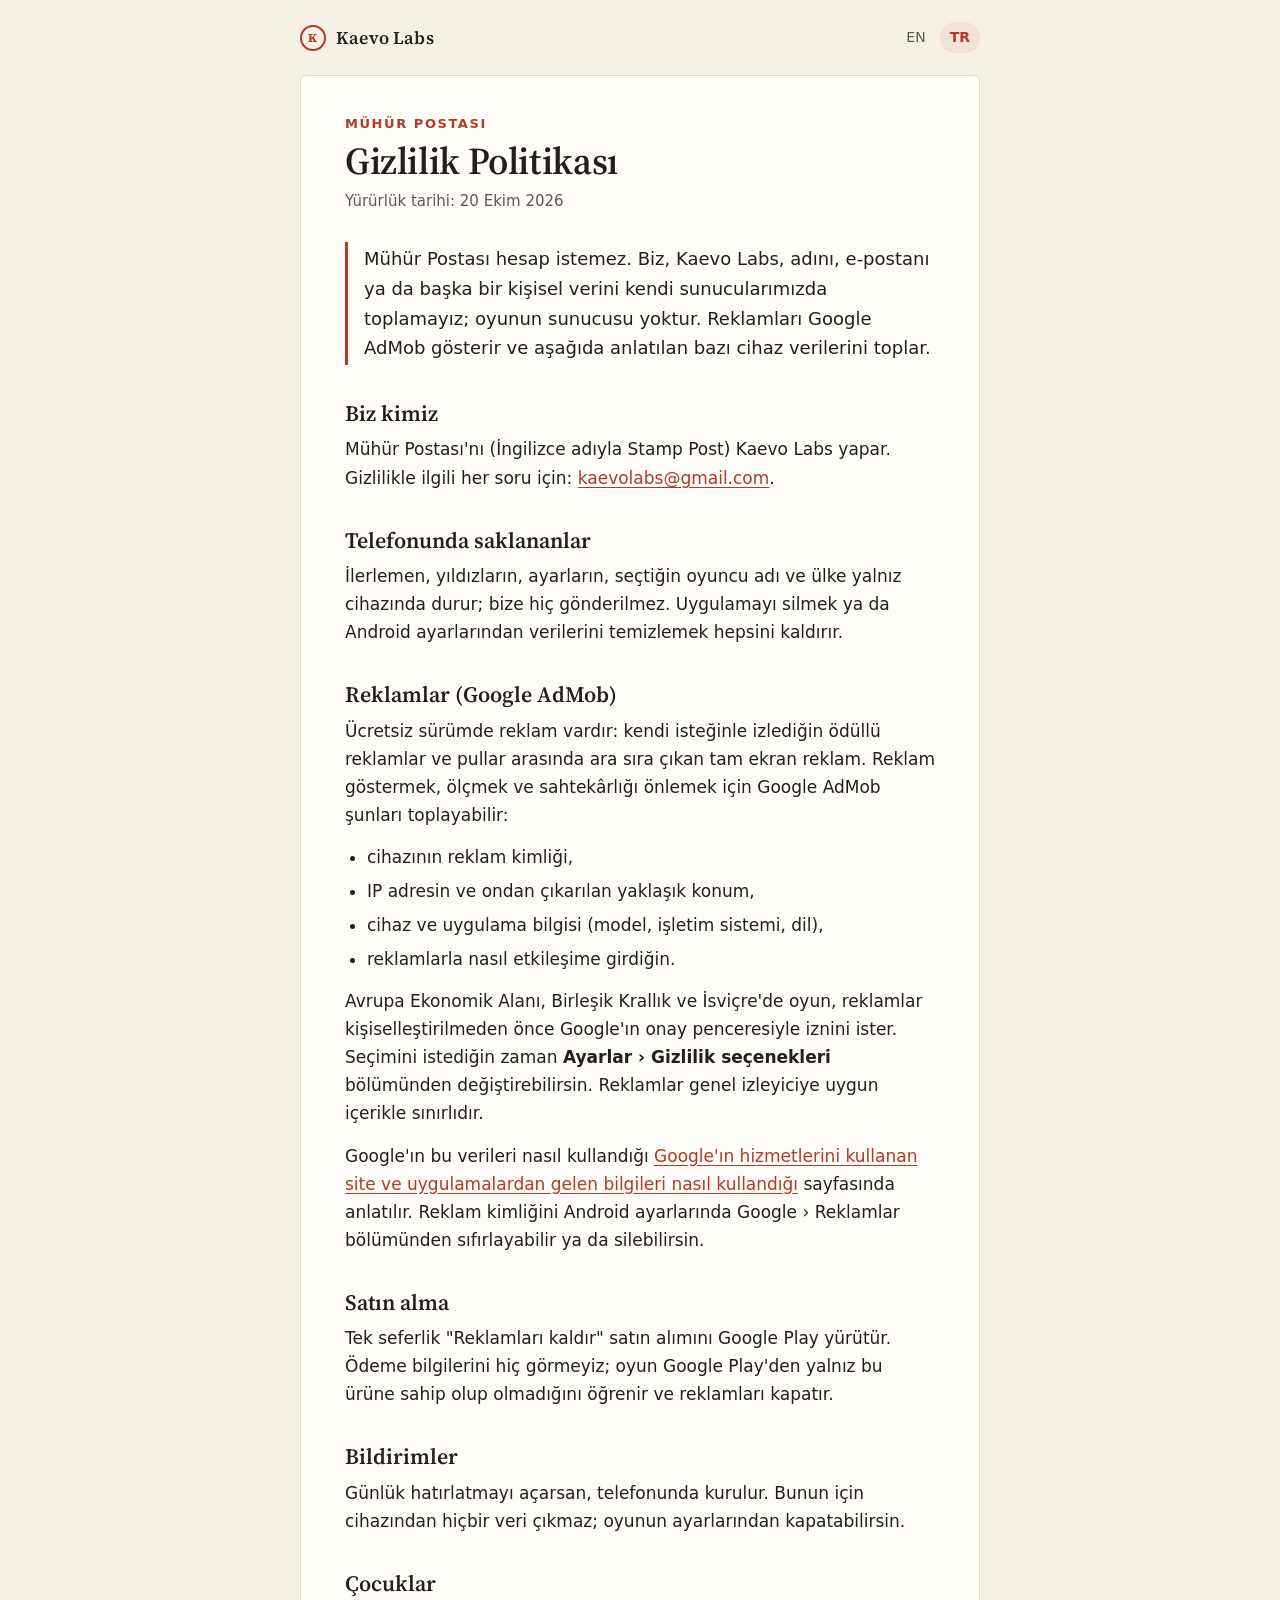
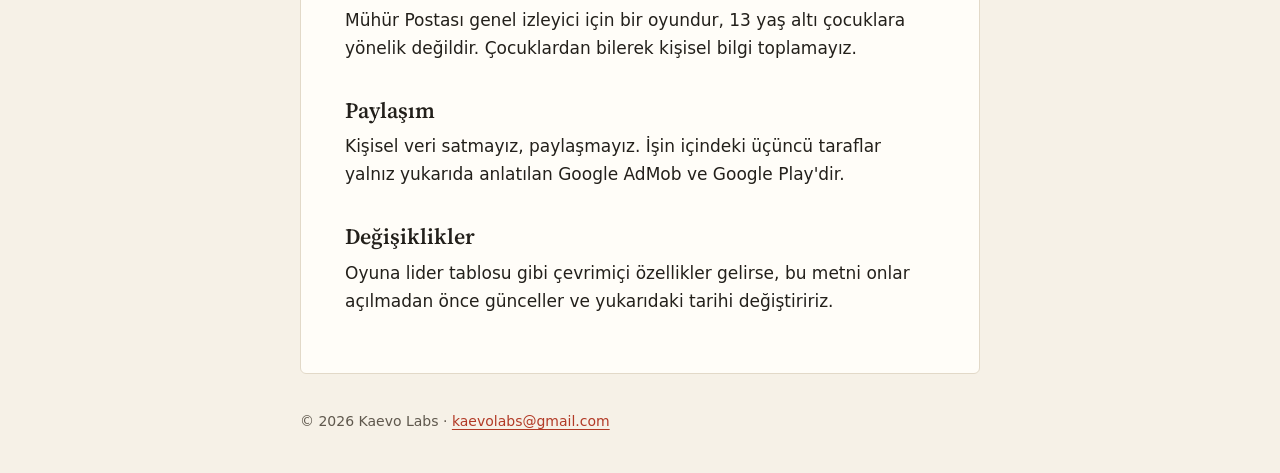
==== stamp-post/privacy/tr/index.html @ aa977a87 "feat: Kaevo Labs site, Stamp Post privacy policy (EN/TR), app-ads.txt" ====
<!doctype html>
<html lang="tr">
<head>
  <meta charset="utf-8">
  <meta name="viewport" content="width=device-width, initial-scale=1">
  <title>Mühür Postası Gizlilik Politikası · Kaevo Labs</title>
  <meta name="description" content="Kaevo Labs'ın mühür bulmaca oyunu Mühür Postası'nın gizlilik politikası.">
  <link rel="alternate" hreflang="en" href="https://barkudza.github.io/stamp-post/privacy/">
  <link rel="alternate" hreflang="tr" href="https://barkudza.github.io/stamp-post/privacy/tr/">
  <link rel="preconnect" href="https://fonts.googleapis.com">
  <link rel="preconnect" href="https://fonts.gstatic.com" crossorigin>
  <link rel="stylesheet" href="https://fonts.googleapis.com/css2?family=Source+Serif+4:opsz,wght@8..60,600;8..60,700&display=swap">
  <link rel="stylesheet" href="../../../assets/site.css">
</head>
<body>
  <div class="wrap">
    <header class="top">
      <a class="brand" href="../../../"><span class="brand-mark">K</span>Kaevo Labs</a>
      <nav class="lang" aria-label="Dil"><a href="../" hreflang="en" lang="en">EN</a><span>TR</span></nav>
    </header>

    <main class="sheet">
      <p class="eyebrow">Mühür Postası</p>
      <h1>Gizlilik Politikası</h1>
      <p class="meta">Yürürlük tarihi: 20 Ekim 2026</p>

      <p class="lead">Mühür Postası hesap istemez. Biz, Kaevo Labs, adını, e-postanı ya da başka bir kişisel verini kendi sunucularımızda toplamayız; oyunun sunucusu yoktur. Reklamları Google AdMob gösterir ve aşağıda anlatılan bazı cihaz verilerini toplar.</p>

      <h2>Biz kimiz</h2>
      <p>Mühür Postası'nı (İngilizce adıyla Stamp Post) Kaevo Labs yapar. Gizlilikle ilgili her soru için: <a href="mailto:kaevolabs@gmail.com">kaevolabs@gmail.com</a>.</p>

      <h2>Telefonunda saklananlar</h2>
      <p>İlerlemen, yıldızların, ayarların, seçtiğin oyuncu adı ve ülke yalnız cihazında durur; bize hiç gönderilmez. Uygulamayı silmek ya da Android ayarlarından verilerini temizlemek hepsini kaldırır.</p>

      <h2>Reklamlar (Google AdMob)</h2>
      <p>Ücretsiz sürümde reklam vardır: kendi isteğinle izlediğin ödüllü reklamlar ve pullar arasında ara sıra çıkan tam ekran reklam. Reklam göstermek, ölçmek ve sahtekârlığı önlemek için Google AdMob şunları toplayabilir:</p>
      <ul>
        <li>cihazının reklam kimliği,</li>
        <li>IP adresin ve ondan çıkarılan yaklaşık konum,</li>
        <li>cihaz ve uygulama bilgisi (model, işletim sistemi, dil),</li>
        <li>reklamlarla nasıl etkileşime girdiğin.</li>
      </ul>
      <p>Avrupa Ekonomik Alanı, Birleşik Krallık ve İsviçre'de oyun, reklamlar kişiselleştirilmeden önce Google'ın onay penceresiyle iznini ister. Seçimini istediğin zaman <strong>Ayarlar › Gizlilik seçenekleri</strong> bölümünden değiştirebilirsin. Reklamlar genel izleyiciye uygun içerikle sınırlıdır.</p>
      <p>Google'ın bu verileri nasıl kullandığı <a href="https://policies.google.com/technologies/partner-sites?hl=tr">Google'ın hizmetlerini kullanan site ve uygulamalardan gelen bilgileri nasıl kullandığı</a> sayfasında anlatılır. Reklam kimliğini Android ayarlarında Google › Reklamlar bölümünden sıfırlayabilir ya da silebilirsin.</p>

      <h2>Satın alma</h2>
      <p>Tek seferlik "Reklamları kaldır" satın alımını Google Play yürütür. Ödeme bilgilerini hiç görmeyiz; oyun Google Play'den yalnız bu ürüne sahip olup olmadığını öğrenir ve reklamları kapatır.</p>

      <h2>Bildirimler</h2>
      <p>Günlük hatırlatmayı açarsan, telefonunda kurulur. Bunun için cihazından hiçbir veri çıkmaz; oyunun ayarlarından kapatabilirsin.</p>

      <h2>Çocuklar</h2>
      <p>Mühür Postası genel izleyici için bir oyundur, 13 yaş altı çocuklara yönelik değildir. Çocuklardan bilerek kişisel bilgi toplamayız.</p>

      <h2>Paylaşım</h2>
      <p>Kişisel veri satmayız, paylaşmayız. İşin içindeki üçüncü taraflar yalnız yukarıda anlatılan Google AdMob ve Google Play'dir.</p>

      <h2>Değişiklikler</h2>
      <p>Oyuna lider tablosu gibi çevrimiçi özellikler gelirse, bu metni onlar açılmadan önce günceller ve yukarıdaki tarihi değiştiririz.</p>
    </main>

    <footer class="foot">© 2026 Kaevo Labs · <a href="mailto:kaevolabs@gmail.com">kaevolabs@gmail.com</a></footer>
  </div>
</body>
</html>
---- assets/site.css ----
/* Kaevo Labs: ortak site stili. Kâğıt zemin, mürekkep yazı, tek vurgu rengi (mühür kırmızısı). */
:root {
  --paper: #f6f1e7;
  --sheet: #fffdf8;
  --ink: #23201b;
  --ink-soft: #5f584d;
  --rule: #e2d9c8;
  --accent: #b23a26;
  --accent-soft: #f3e1d8;
  --serif: "Source Serif 4", Georgia, "Times New Roman", serif;
  --sans: system-ui, -apple-system, "Segoe UI", Roboto, sans-serif;
}
@media (prefers-color-scheme: dark) {
  :root {
    --paper: #17150f;
    --sheet: #1f1c16;
    --ink: #ece5d6;
    --ink-soft: #aba294;
    --rule: #37322a;
    --accent: #e0745d;
    --accent-soft: #3a241d;
  }
}

* { box-sizing: border-box; }
html { -webkit-text-size-adjust: 100%; }
body {
  margin: 0;
  background: var(--paper);
  color: var(--ink);
  font: 17px/1.65 var(--sans);
}
a { color: var(--accent); text-underline-offset: 3px; }
a:hover { text-decoration-thickness: 2px; }

.wrap { max-width: 720px; margin: 0 auto; padding: 0 20px; }

/* üst şerit */
.top {
  display: flex; align-items: center; justify-content: space-between; gap: 16px;
  padding: 22px 0;
}
.brand {
  display: inline-flex; align-items: center; gap: 10px;
  color: var(--ink); text-decoration: none;
  font: 600 18px/1 var(--serif); letter-spacing: 0.01em;
}
.brand-mark {
  width: 26px; height: 26px; border-radius: 50%;
  border: 2px solid var(--accent);
  display: grid; place-items: center;
  color: var(--accent); font: 700 12px/1 var(--serif);
}
.lang { display: flex; gap: 4px; font-size: 14px; }
.lang a, .lang span {
  padding: 4px 10px; border-radius: 999px; text-decoration: none;
}
.lang span { background: var(--accent-soft); color: var(--accent); font-weight: 600; }
.lang a { color: var(--ink-soft); }

/* sayfa */
.sheet {
  background: var(--sheet);
  border: 1px solid var(--rule);
  border-radius: 6px;
  padding: 40px 44px 44px;
  margin-bottom: 28px;
}
.eyebrow {
  margin: 0 0 8px;
  color: var(--accent);
  font: 600 13px/1.2 var(--sans); letter-spacing: 0.12em; text-transform: uppercase;
}
h1 {
  margin: 0 0 6px;
  font: 600 38px/1.15 var(--serif); letter-spacing: -0.01em;
}
.meta { margin: 0 0 28px; color: var(--ink-soft); font-size: 15px; }
h2 {
  margin: 34px 0 8px;
  font: 600 22px/1.3 var(--serif);
}
p, ul { margin: 0 0 14px; }
ul { padding-left: 22px; }
li { margin-bottom: 6px; }
.lead {
  font-size: 18px;
  border-left: 3px solid var(--accent);
  padding: 2px 0 2px 16px;
  margin-bottom: 8px;
}
.games { list-style: none; padding: 0; margin: 18px 0 0; }
.game {
  display: flex; justify-content: space-between; align-items: baseline; gap: 12px; flex-wrap: wrap;
  padding: 16px 0; border-top: 1px solid var(--rule);
}
.game:last-child { border-bottom: 1px solid var(--rule); }
.game strong { font: 600 20px/1.3 var(--serif); }
.game small { display: block; color: var(--ink-soft); font-size: 15px; }
.game nav { display: flex; gap: 14px; font-size: 15px; }

.foot {
  padding: 8px 0 40px;
  color: var(--ink-soft); font-size: 14px;
}

@media (max-width: 560px) {
  body { font-size: 16px; }
  .wrap { padding: 0 16px; }
  .sheet { padding: 28px 20px 30px; border-left: 0; border-right: 0; border-radius: 0; margin: 0 -16px 24px; }
  h1 { font-size: 30px; }
}
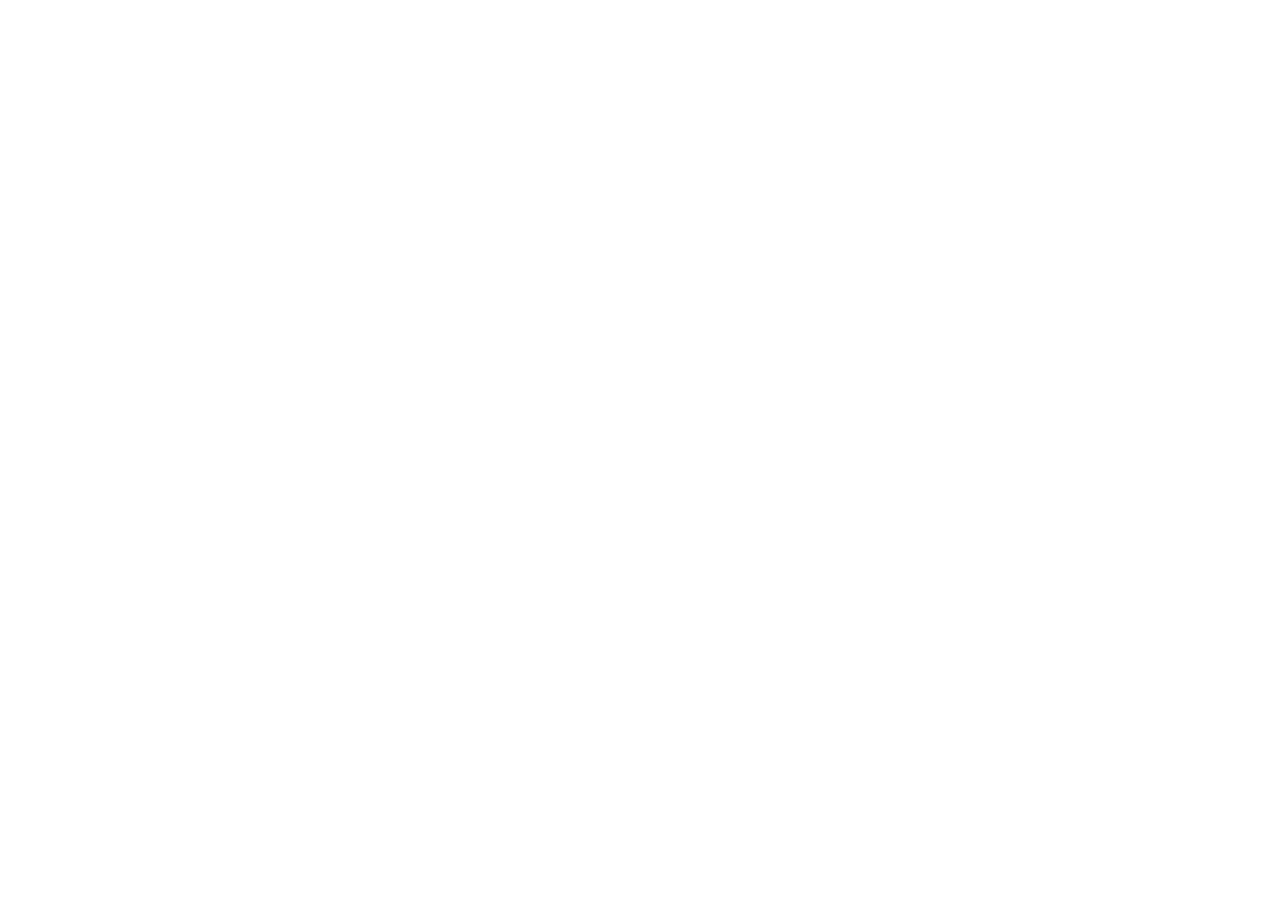
==== commit b5da5222: "Stamp Post privacy moved to kaevolabs.github.io (redirect) Co-Authored-By: Claude Opus 5.5 <noreply@" ====
--- a/stamp-post/privacy/tr/index.html
+++ b/stamp-post/privacy/tr/index.html
@@ -1,65 +1,15 @@
 <!doctype html>
 <html lang="tr">
 <head>
-  <meta charset="utf-8">
-  <meta name="viewport" content="width=device-width, initial-scale=1">
-  <title>Mühür Postası Gizlilik Politikası · Kaevo Labs</title>
-  <meta name="description" content="Kaevo Labs'ın mühür bulmaca oyunu Mühür Postası'nın gizlilik politikası.">
-  <link rel="alternate" hreflang="en" href="https://barkudza.github.io/stamp-post/privacy/">
-  <link rel="alternate" hreflang="tr" href="https://barkudza.github.io/stamp-post/privacy/tr/">
-  <link rel="preconnect" href="https://fonts.googleapis.com">
-  <link rel="preconnect" href="https://fonts.gstatic.com" crossorigin>
-  <link rel="stylesheet" href="https://fonts.googleapis.com/css2?family=Source+Serif+4:opsz,wght@8..60,600;8..60,700&display=swap">
-  <link rel="stylesheet" href="../../../assets/site.css">
+<meta charset="utf-8">
+<meta name="viewport" content="width=device-width, initial-scale=1">
+<title>Mühür Postası Gizlilik Politikası</title>
+<link rel="canonical" href="https://kaevolabs.github.io/stamp-post/privacy/tr/">
+<meta http-equiv="refresh" content="0; url=https://kaevolabs.github.io/stamp-post/privacy/tr/">
+<meta name="robots" content="noindex">
 </head>
 <body>
-  <div class="wrap">
-    <header class="top">
-      <a class="brand" href="../../../"><span class="brand-mark">K</span>Kaevo Labs</a>
-      <nav class="lang" aria-label="Dil"><a href="../" hreflang="en" lang="en">EN</a><span>TR</span></nav>
-    </header>
-
-    <main class="sheet">
-      <p class="eyebrow">Mühür Postası</p>
-      <h1>Gizlilik Politikası</h1>
-      <p class="meta">Yürürlük tarihi: 20 Ekim 2026</p>
-
-      <p class="lead">Mühür Postası hesap istemez. Biz, Kaevo Labs, adını, e-postanı ya da başka bir kişisel verini kendi sunucularımızda toplamayız; oyunun sunucusu yoktur. Reklamları Google AdMob gösterir ve aşağıda anlatılan bazı cihaz verilerini toplar.</p>
-
-      <h2>Biz kimiz</h2>
-      <p>Mühür Postası'nı (İngilizce adıyla Stamp Post) Kaevo Labs yapar. Gizlilikle ilgili her soru için: <a href="mailto:kaevolabs@gmail.com">kaevolabs@gmail.com</a>.</p>
-
-      <h2>Telefonunda saklananlar</h2>
-      <p>İlerlemen, yıldızların, ayarların, seçtiğin oyuncu adı ve ülke yalnız cihazında durur; bize hiç gönderilmez. Uygulamayı silmek ya da Android ayarlarından verilerini temizlemek hepsini kaldırır.</p>
-
-      <h2>Reklamlar (Google AdMob)</h2>
-      <p>Ücretsiz sürümde reklam vardır: kendi isteğinle izlediğin ödüllü reklamlar ve pullar arasında ara sıra çıkan tam ekran reklam. Reklam göstermek, ölçmek ve sahtekârlığı önlemek için Google AdMob şunları toplayabilir:</p>
-      <ul>
-        <li>cihazının reklam kimliği,</li>
-        <li>IP adresin ve ondan çıkarılan yaklaşık konum,</li>
-        <li>cihaz ve uygulama bilgisi (model, işletim sistemi, dil),</li>
-        <li>reklamlarla nasıl etkileşime girdiğin.</li>
-      </ul>
-      <p>Avrupa Ekonomik Alanı, Birleşik Krallık ve İsviçre'de oyun, reklamlar kişiselleştirilmeden önce Google'ın onay penceresiyle iznini ister. Seçimini istediğin zaman <strong>Ayarlar › Gizlilik seçenekleri</strong> bölümünden değiştirebilirsin. Reklamlar genel izleyiciye uygun içerikle sınırlıdır.</p>
-      <p>Google'ın bu verileri nasıl kullandığı <a href="https://policies.google.com/technologies/partner-sites?hl=tr">Google'ın hizmetlerini kullanan site ve uygulamalardan gelen bilgileri nasıl kullandığı</a> sayfasında anlatılır. Reklam kimliğini Android ayarlarında Google › Reklamlar bölümünden sıfırlayabilir ya da silebilirsin.</p>
-
-      <h2>Satın alma</h2>
-      <p>Tek seferlik "Reklamları kaldır" satın alımını Google Play yürütür. Ödeme bilgilerini hiç görmeyiz; oyun Google Play'den yalnız bu ürüne sahip olup olmadığını öğrenir ve reklamları kapatır.</p>
-
-      <h2>Bildirimler</h2>
-      <p>Günlük hatırlatmayı açarsan, telefonunda kurulur. Bunun için cihazından hiçbir veri çıkmaz; oyunun ayarlarından kapatabilirsin.</p>
-
-      <h2>Çocuklar</h2>
-      <p>Mühür Postası genel izleyici için bir oyundur, 13 yaş altı çocuklara yönelik değildir. Çocuklardan bilerek kişisel bilgi toplamayız.</p>
-
-      <h2>Paylaşım</h2>
-      <p>Kişisel veri satmayız, paylaşmayız. İşin içindeki üçüncü taraflar yalnız yukarıda anlatılan Google AdMob ve Google Play'dir.</p>
-
-      <h2>Değişiklikler</h2>
-      <p>Oyuna lider tablosu gibi çevrimiçi özellikler gelirse, bu metni onlar açılmadan önce günceller ve yukarıdaki tarihi değiştiririz.</p>
-    </main>
-
-    <footer class="foot">© 2026 Kaevo Labs · <a href="mailto:kaevolabs@gmail.com">kaevolabs@gmail.com</a></footer>
-  </div>
+<p>Bu sayfa taşındı: <a href="https://kaevolabs.github.io/stamp-post/privacy/tr/">https://kaevolabs.github.io/stamp-post/privacy/tr/</a></p>
+<script>location.replace('https://kaevolabs.github.io/stamp-post/privacy/tr/');</script>
 </body>
 </html>
